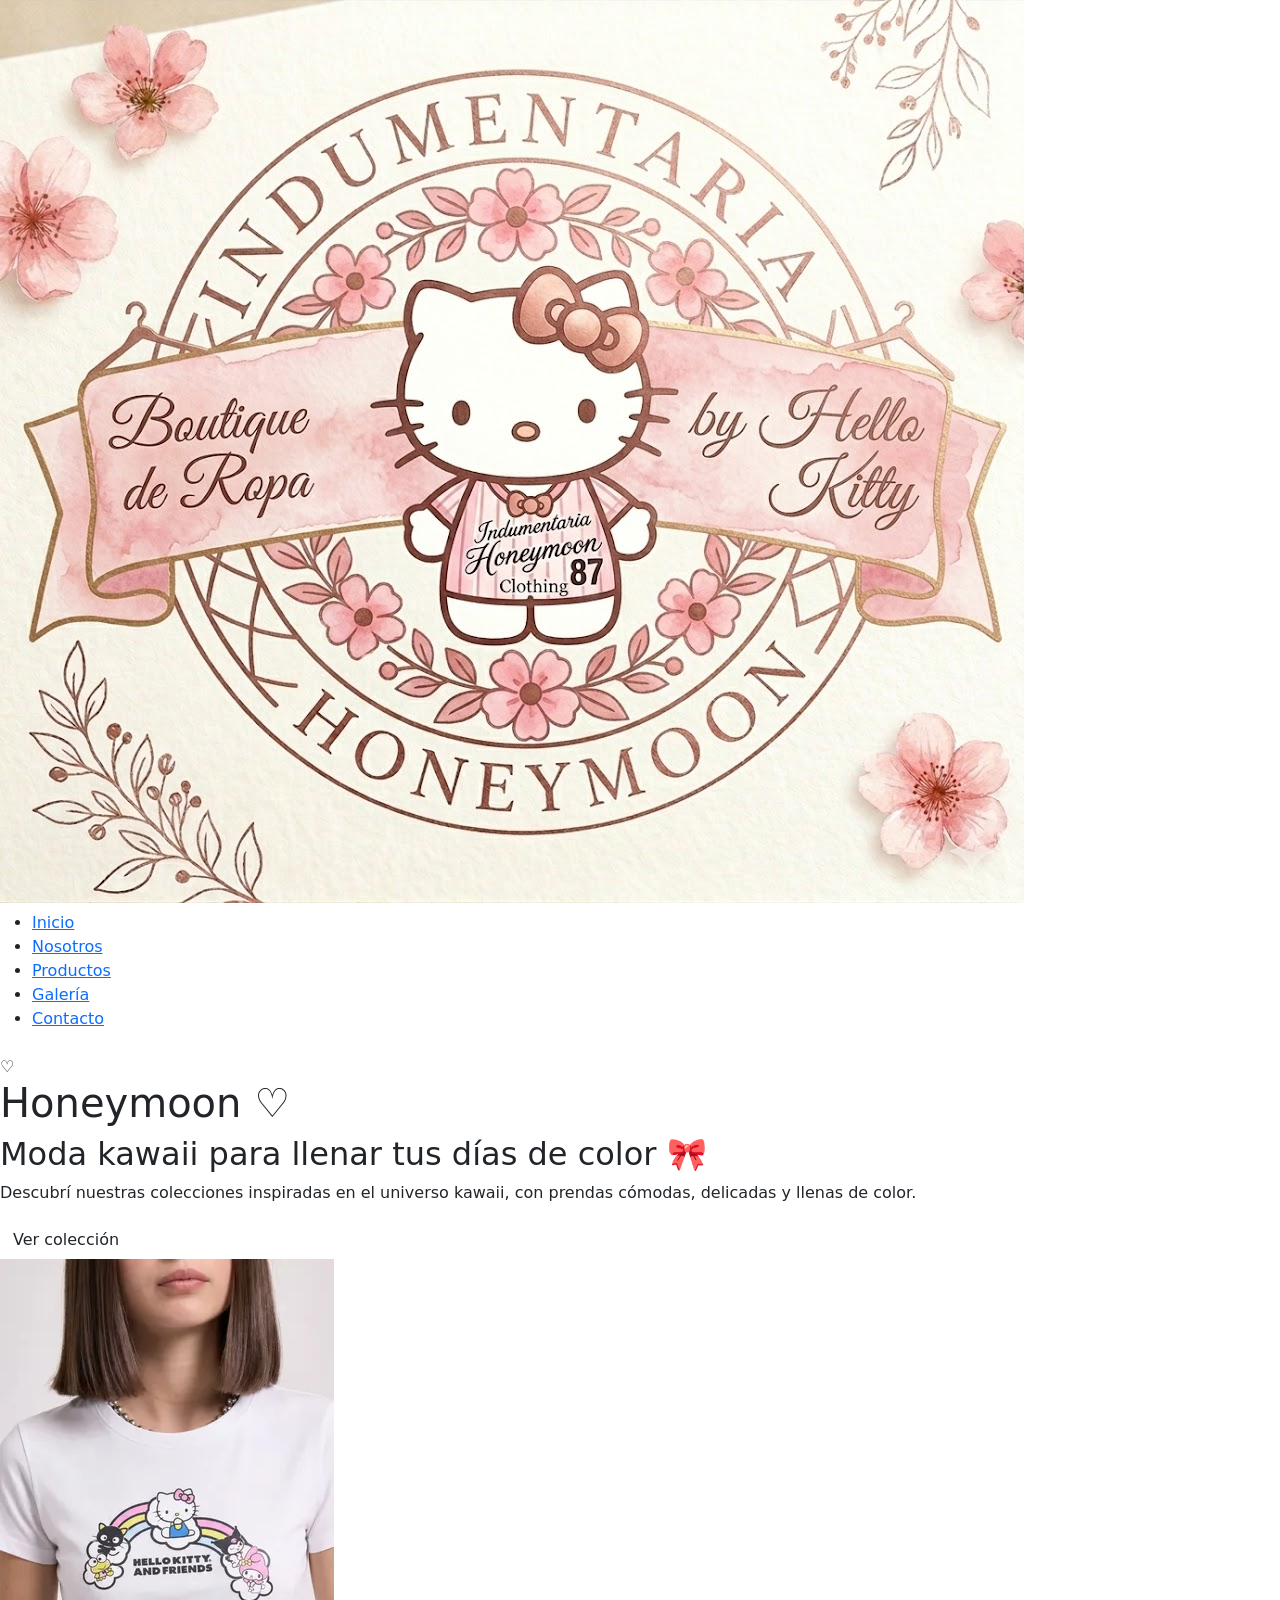
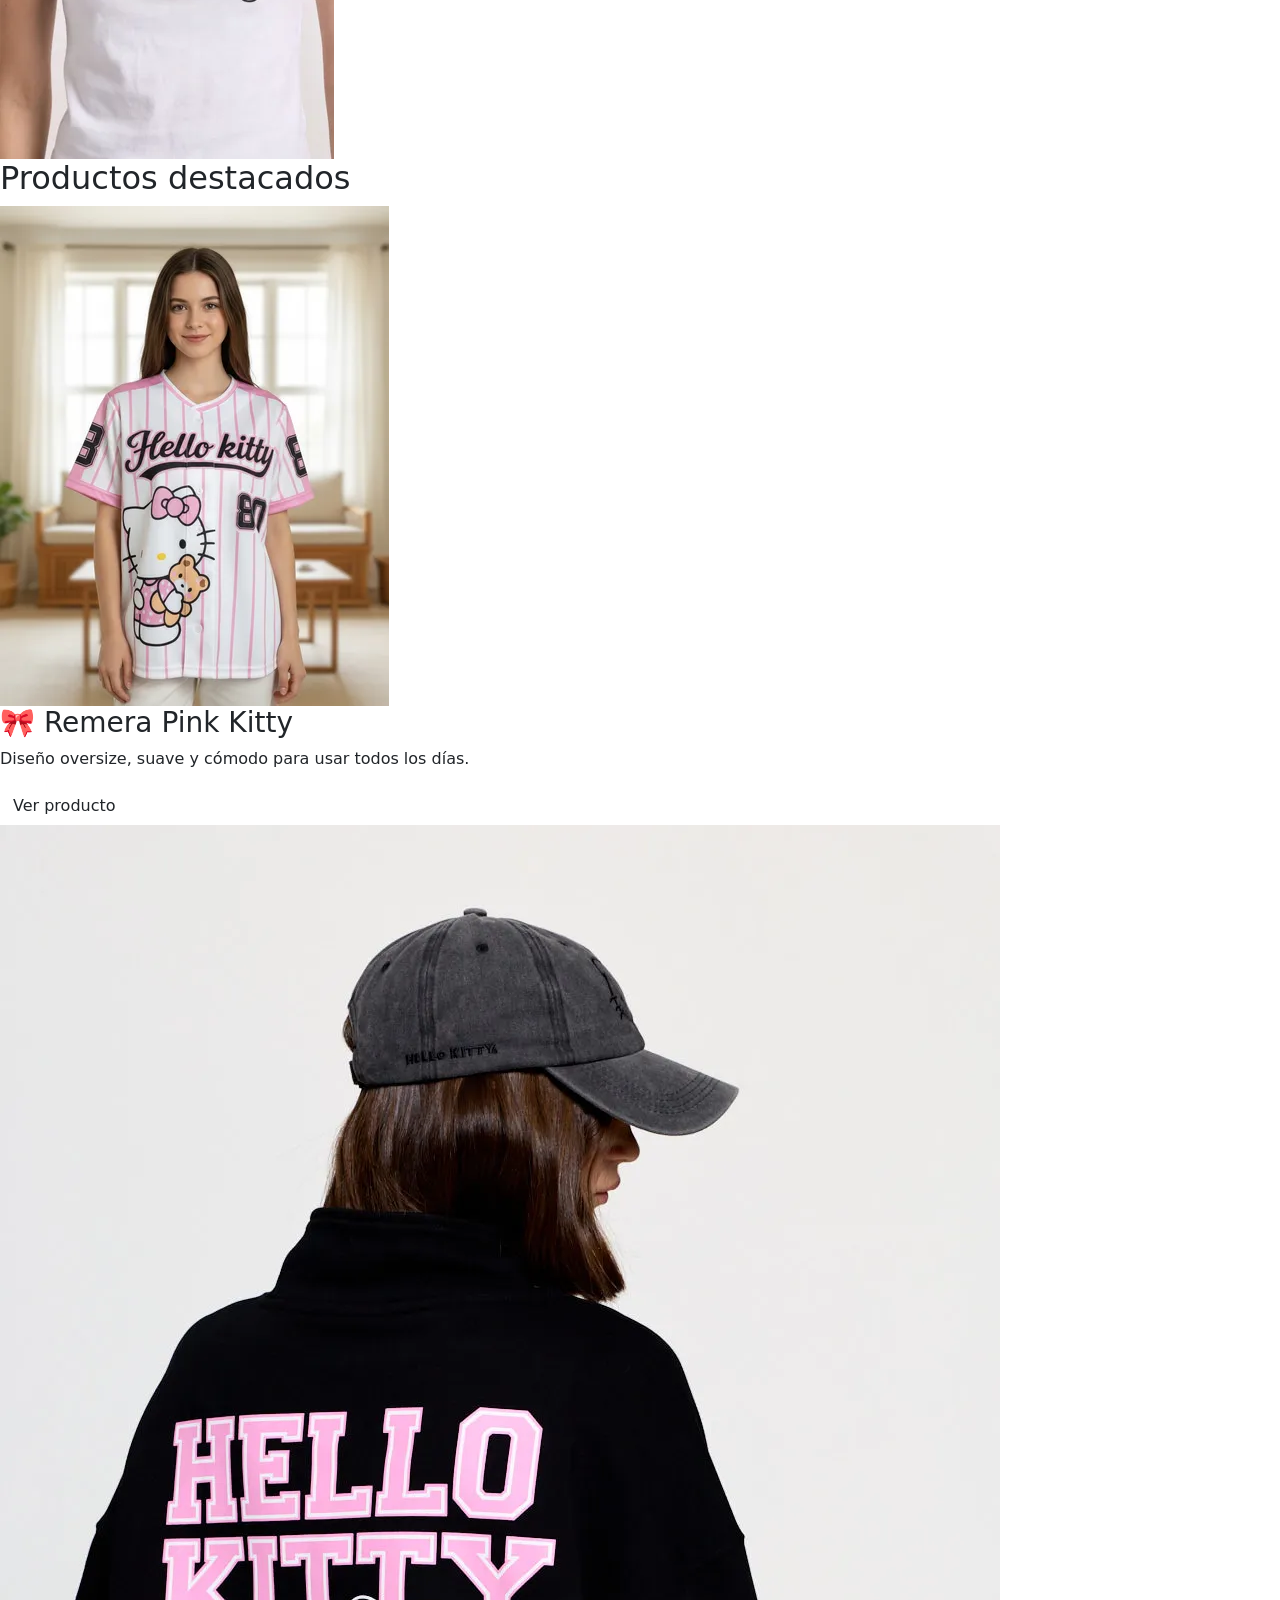
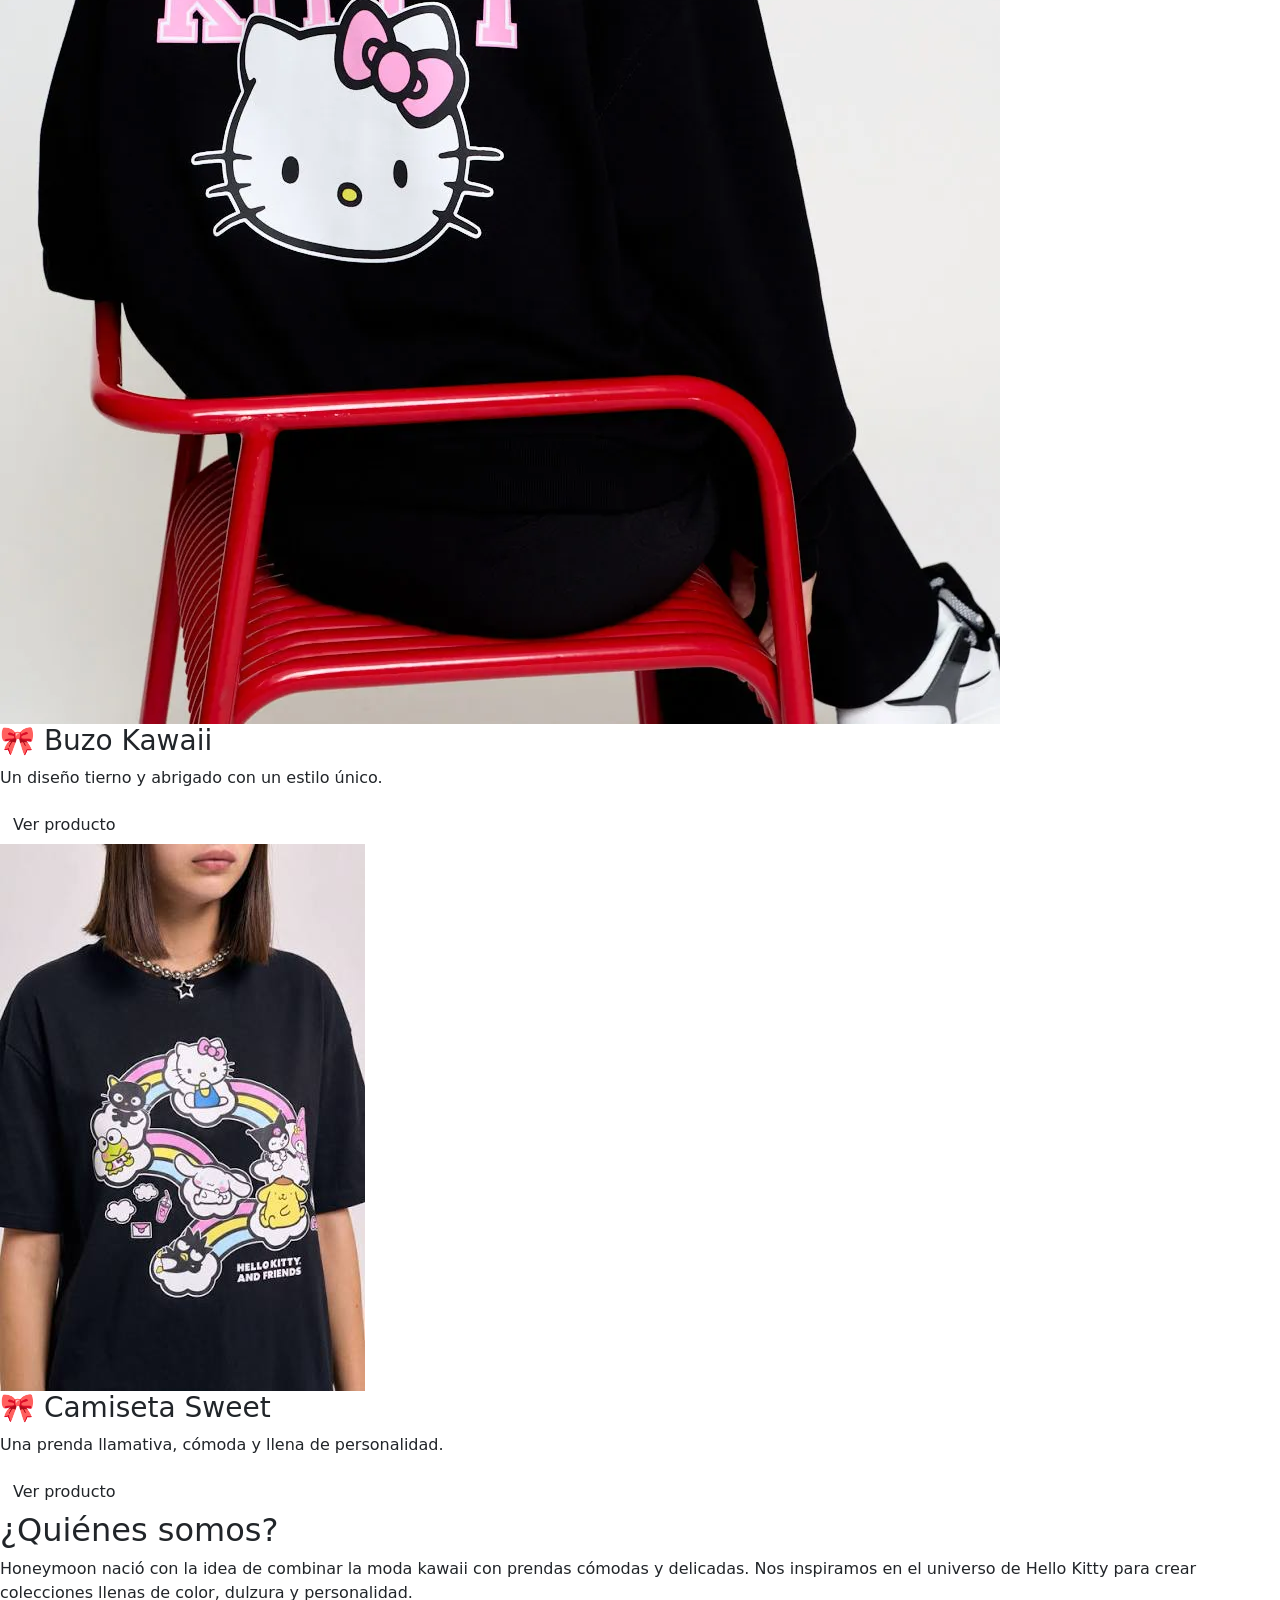
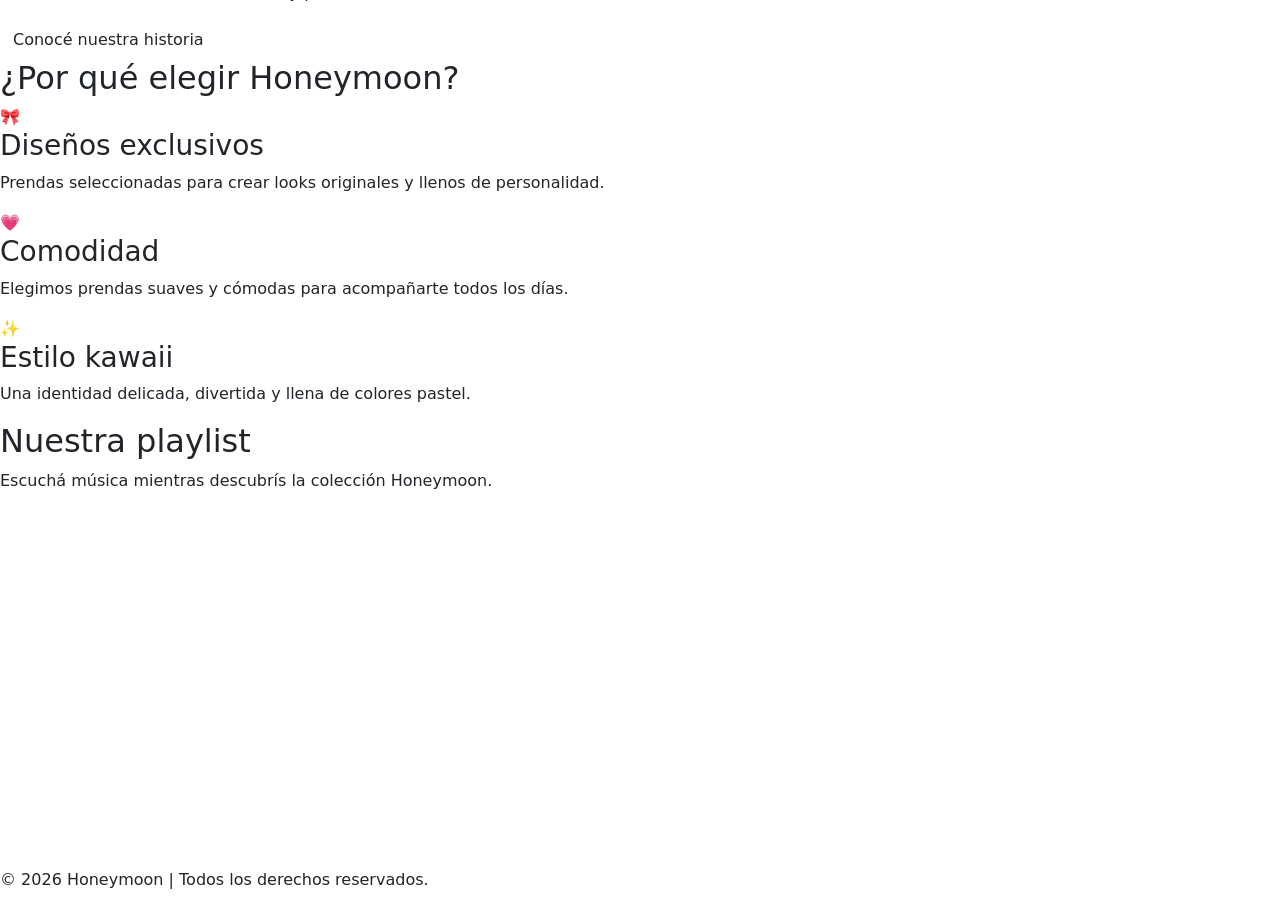
==== page/index.html @ 91ff9319 "Primer commit - Proyecto Honeymoon" ====
<!DOCTYPE html>
<html lang="es">

<head>
    <meta charset="UTF-8">

    <meta name="viewport"
        content="width=device-width, initial-scale=1.0">

    <meta name="description"
        content="Honeymoon es una marca de moda kawaii con prendas y accesorios inspirados en el universo de Hello Kitty.">

    <meta name="keywords"
        content="Honeymoon, ropa kawaii, Hello Kitty, moda rosa, remeras, buzos, pijamas">

    <meta name="author"
        content="Florencia Bagnis">

    <title>Honeymoon | Moda kawaii</title>

    <link rel="preconnect"
        href="https://fonts.googleapis.com">

    <link rel="preconnect"
        href="https://fonts.gstatic.com"
        crossorigin>

    <link
        href="https://fonts.googleapis.com/css2?family=Poppins:wght@300;400;600;700&display=swap"
        rel="stylesheet">

    <link
        href="https://cdn.jsdelivr.net/npm/bootstrap@5.3.7/dist/css/bootstrap.min.css"
        rel="stylesheet">

    <link rel="stylesheet"
        href="./scss/style.css">
</head>

<body>

    <header class="header">

        <div class="logo">

            <a href="index.html"
                aria-label="Ir a la página de inicio">

                <img src="./img/logo.png"
                    alt="Logo de Honeymoon">

            </a>

        </div>

        <nav class="navbar"
            aria-label="Navegación principal">

            <ul>

                <li>
                    <a href="index.html">
                        Inicio
                    </a>
                </li>

                <li>
                    <a href="nosotros.html">
                        Nosotros
                    </a>
                </li>

                <li>
                    <a href="productos.html">
                        Productos
                    </a>
                </li>

                <li>
                    <a href="galeria.html">
                        Galería
                    </a>
                </li>

                <li>
                    <a href="contacto.html">
                        Contacto
                    </a>
                </li>

            </ul>

        </nav>

    </header>

    <main>

        <section class="hero">

            <div class="hero-contenido">

                <span class="decoracion">
                    ♡
                </span>

                <h1>
                    Honeymoon ♡
                </h1>

                <h2>
                    Moda kawaii para llenar tus días de color 🎀
                </h2>

                <p>
                    Descubrí nuestras colecciones inspiradas en el universo
                    kawaii, con prendas cómodas, delicadas y llenas de color.
                </p>

                <a href="productos.html"
                    class="btn">

                    Ver colección

                </a>

            </div>

            <div class="hero-imagen">

                <img src="./img/Remera1.webp"
                    alt="Modelo utilizando una remera blanca inspirada en Hello Kitty">

            </div>

        </section>

        <section class="productos-destacados">

            <h2>
                Productos destacados
            </h2>

            <div class="contenedor-productos">

                <article class="tarjeta-producto">

                    <img src="./img/imagen.webp"
                        alt="Remera rosa inspirada en Hello Kitty"
                        loading="lazy">

                    <h3>
                        🎀 Remera Pink Kitty
                    </h3>

                    <p>
                        Diseño oversize, suave y cómodo para usar todos los días.
                    </p>

                    <a href="productos.html"
                        class="btn">

                        Ver producto

                    </a>

                </article>

                <article class="tarjeta-producto">

                    <img src="./img/Buzo1.webp"
                        alt="Buzo negro de estilo kawaii"
                        loading="lazy">

                    <h3>
                        🎀 Buzo Kawaii
                    </h3>

                    <p>
                        Un diseño tierno y abrigado con un estilo único.
                    </p>

                    <a href="productos.html"
                        class="btn">

                        Ver producto

                    </a>

                </article>

                <article class="tarjeta-producto">

                    <img src="./img/Remera2.jfif"
                        alt="Camiseta negra inspirada en Hello Kitty"
                        loading="lazy">

                    <h3>
                        🎀 Camiseta Sweet
                    </h3>

                    <p>
                        Una prenda llamativa, cómoda y llena de personalidad.
                    </p>

                    <a href="productos.html"
                        class="btn">

                        Ver producto

                    </a>

                </article>

            </div>

        </section>

        <section class="inicio-nosotros">

            <div class="contenido-nosotros">

                <h2>
                    ¿Quiénes somos?
                </h2>

                <p>
                    Honeymoon nació con la idea de combinar la moda kawaii
                    con prendas cómodas y delicadas. Nos inspiramos en el
                    universo de Hello Kitty para crear colecciones llenas
                    de color, dulzura y personalidad.
                </p>

                <a href="nosotros.html"
                    class="btn">

                    Conocé nuestra historia

                </a>

            </div>

        </section>

        <section class="beneficios">

            <h2>
                ¿Por qué elegir Honeymoon?
            </h2>

            <div class="contenedor-beneficios">

                <article class="beneficio">

                    <span aria-hidden="true">
                        🎀
                    </span>

                    <h3>
                        Diseños exclusivos
                    </h3>

                    <p>
                        Prendas seleccionadas para crear looks originales
                        y llenos de personalidad.
                    </p>

                </article>

                <article class="beneficio">

                    <span aria-hidden="true">
                        💗
                    </span>

                    <h3>
                        Comodidad
                    </h3>

                    <p>
                        Elegimos prendas suaves y cómodas para acompañarte
                        todos los días.
                    </p>

                </article>

                <article class="beneficio">

                    <span aria-hidden="true">
                        ✨
                    </span>

                    <h3>
                        Estilo kawaii
                    </h3>

                    <p>
                        Una identidad delicada, divertida y llena de colores
                        pastel.
                    </p>

                </article>

            </div>

        </section>

        <section class="spotify">

            <div class="spotify-contenido">

                <h2>
                    Nuestra playlist
                </h2>

                <p>
                    Escuchá música mientras descubrís la colección Honeymoon.
                </p>

                <iframe
                    src="https://open.spotify.com/embed/playlist/37i9dQZF1DX4uPi2roRUwU"
                    width="100%"
                    height="352"
                    allowfullscreen
                    allow="autoplay; clipboard-write; encrypted-media; fullscreen; picture-in-picture"
                    loading="lazy"
                    title="Playlist de Spotify de Honeymoon">
                </iframe>

            </div>

        </section>

    </main>

    <footer>

        <p>
            © 2026 Honeymoon | Todos los derechos reservados.
        </p>

    </footer>

    <script
        src="https://cdn.jsdelivr.net/npm/bootstrap@5.3.7/dist/js/bootstrap.bundle.min.js">
    </script>

</body>

</html>
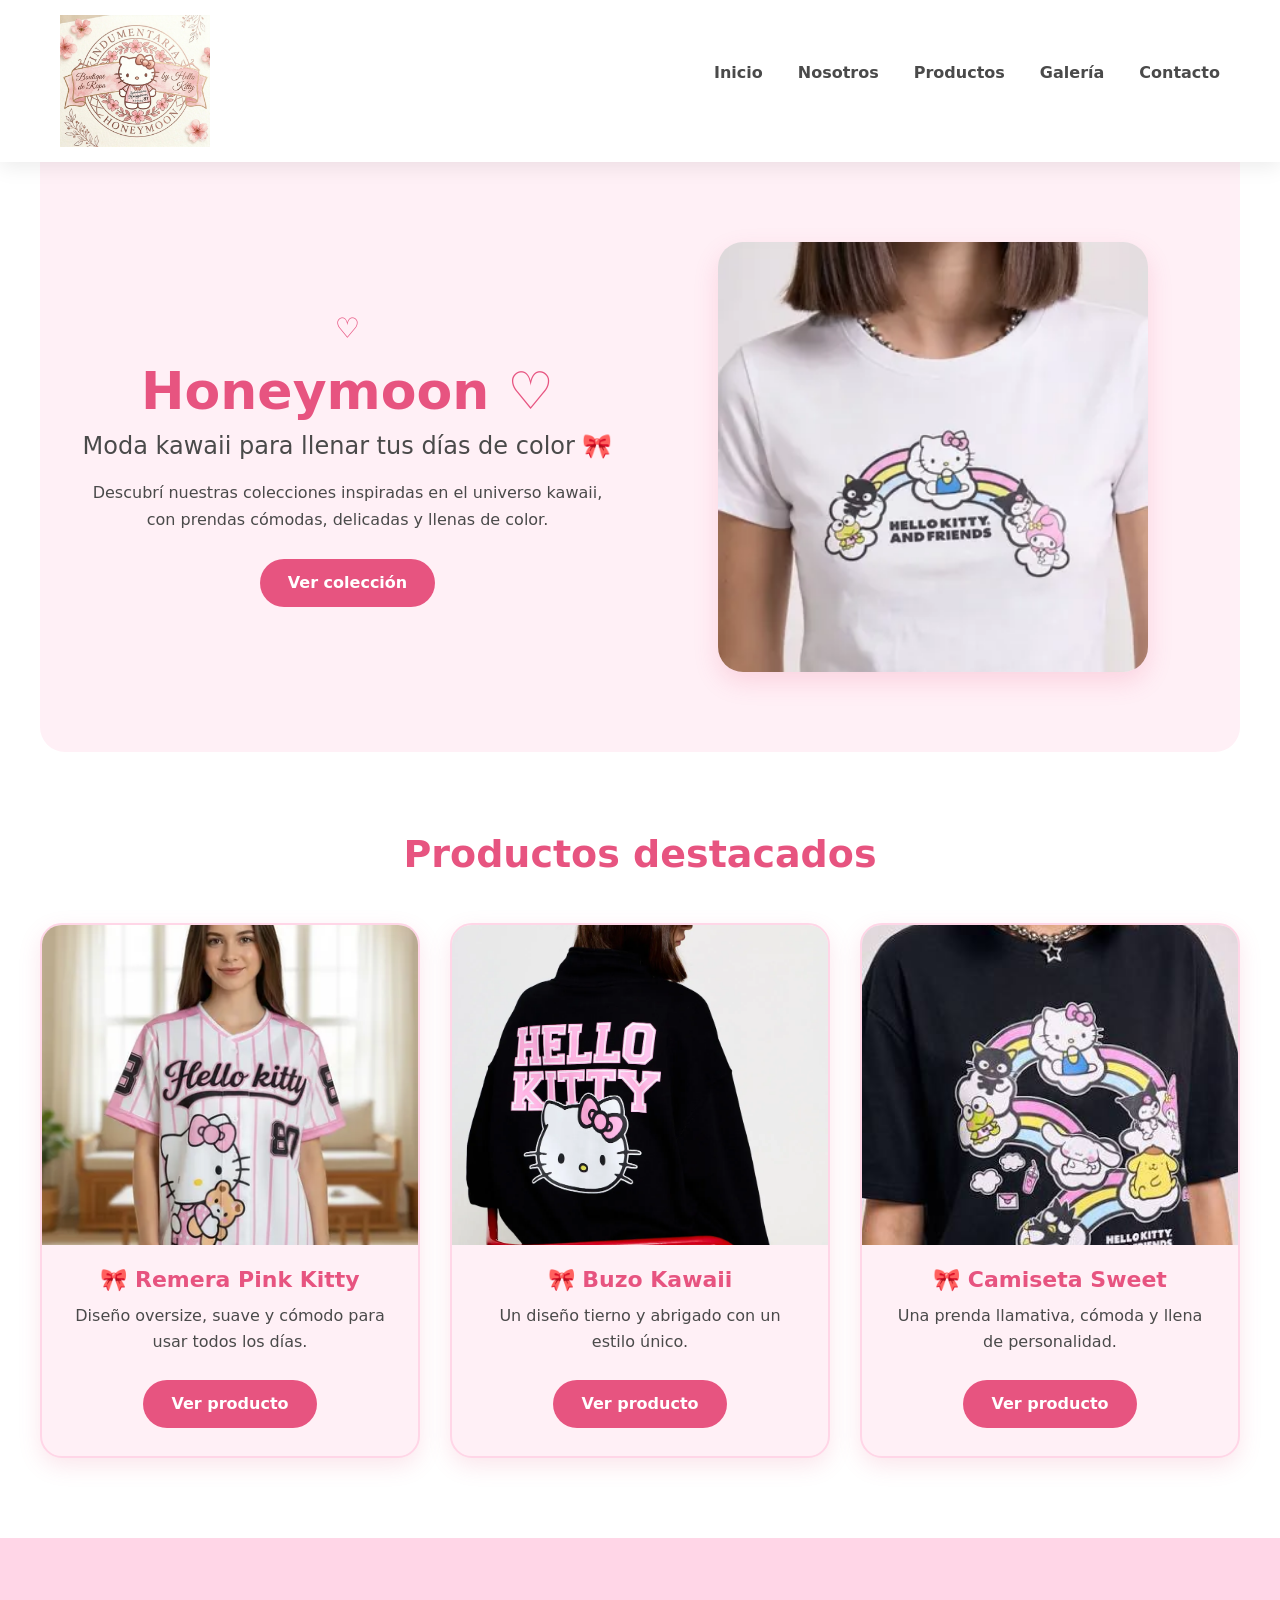
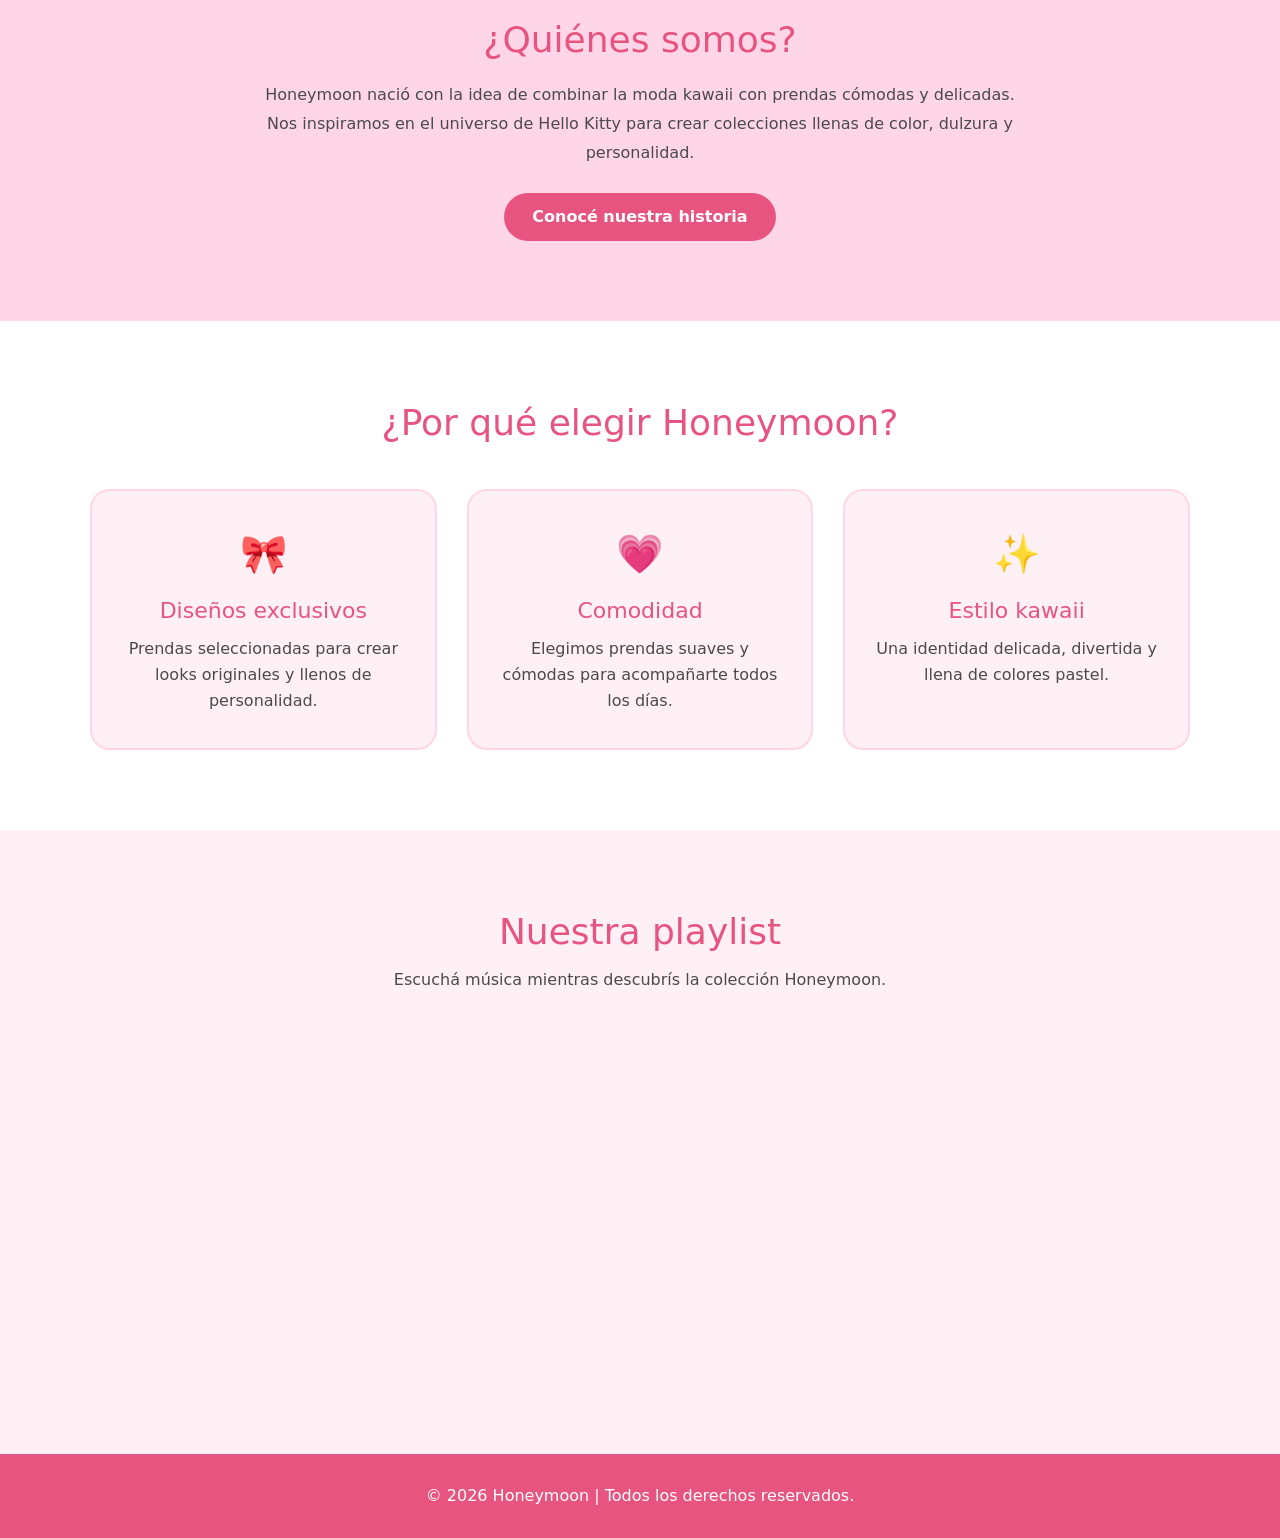
==== commit c330769b: "Update index.html" ====
--- a/page/index.html
+++ b/page/index.html
@@ -2,6 +2,7 @@
 <html lang="es">
 
 <head>
+    <link rel="icon" type="image/svg+xml" href="data:image/svg+xml,<svg xmlns='http://www.w3.org/2000/svg' viewBox='0 0 100 100'><path d='M 23 40 C 12 24, 18 10, 33 18 C 43 15, 57 15, 67 18 C 82 10, 88 24, 77 40 C 93 50, 93 74, 75 85 C 63 91, 37 91, 25 85 C 7 74, 7 50, 23 40 Z' fill='%23ffffff' stroke='%232a2a2a' stroke-width='4.5' stroke-linejoin='round'/><ellipse cx='23' cy='65' rx='7.5' ry='4.5' fill='%23ff80ab' opacity='0.6'/><ellipse cx='77' cy='65' rx='7.5' ry='4.5' fill='%23ff80ab' opacity='0.6'/><path d='M 8 54 Q 16 56 23 56' stroke='%232a2a2a' stroke-width='3.5' stroke-linecap='round' fill='none'/><path d='M 7 64 Q 15 64 23 64' stroke='%232a2a2a' stroke-width='3.5' stroke-linecap='round' fill='none'/><path d='M 9 74 Q 17 72 24 71' stroke='%232a2a2a' stroke-width='3.5' stroke-linecap='round' fill='none'/><path d='M 92 54 Q 84 56 77 56' stroke='%232a2a2a' stroke-width='3.5' stroke-linecap='round' fill='none'/><path d='M 93 64 Q 85 64 77 64' stroke='%232a2a2a' stroke-width='3.5' stroke-linecap='round' fill='none'/><path d='M 91 74 Q 83 72 76 71' stroke='%232a2a2a' stroke-width='3.5' stroke-linecap='round' fill='none'/><path d='M 28 27 C 12 16, 8 36, 26 34 Z' fill='%23ff4081' stroke='%232a2a2a' stroke-width='3.5' stroke-linejoin='round'/><path d='M 32 25 C 48 14, 52 34, 34 32 Z' fill='%23ff4081' stroke='%232a2a2a' stroke-width='3.5' stroke-linejoin='round'/><circle cx='30' cy='29' r='6' fill='%23f50057' stroke='%232a2a2a' stroke-width='3.5'/><circle cx='28.5' cy='27.5' r='1.8' fill='%23ffffff' opacity='0.8'/></svg>">
     <meta charset="UTF-8">
 
     <meta name="viewport"
@@ -347,4 +348,4 @@
 
 </body>
 
-</html>+</html>
--- a/page/scss/style.css
+++ b/page/scss/style.css
@@ -0,0 +1,757 @@
+.producto {
+  border-radius: 20px;
+  border: 2px solid #FFD6E7;
+  box-shadow: 0 8px 20px rgba(231, 84, 128, 0.12);
+}
+
+.header {
+  background-color: white;
+  display: flex;
+  justify-content: space-between;
+  align-items: center;
+  padding: 15px 60px;
+  position: sticky;
+  top: 0;
+  z-index: 1000;
+  box-shadow: 0 5px 20px rgba(0, 0, 0, 0.08);
+}
+
+.logo img {
+  width: 150px;
+}
+
+.navbar ul {
+  display: flex;
+  list-style: none;
+  gap: 35px;
+}
+
+.navbar a {
+  text-decoration: none;
+  color: #4A4A4A;
+  font-weight: 600;
+  transition: 0.3s;
+}
+
+.navbar a:hover {
+  color: #E75480;
+}
+
+.hero {
+  display: grid;
+  grid-template-columns: repeat(2, 1fr);
+  align-items: center;
+  gap: 50px;
+  max-width: 1200px;
+  margin: 0 auto;
+  padding: 80px 40px;
+  background-color: #FFF0F6;
+  border-radius: 0 0 25px 25px;
+}
+.hero .hero-contenido {
+  text-align: center;
+}
+.hero .hero-contenido .decoracion {
+  display: inline-block;
+  margin-bottom: 10px;
+  color: #E75480;
+  font-size: 28px;
+}
+.hero .hero-contenido h1 {
+  margin-bottom: 10px;
+  color: #E75480;
+  font-size: 52px;
+  font-weight: 700;
+}
+.hero .hero-contenido h2 {
+  margin-bottom: 18px;
+  color: #4A4A4A;
+  font-size: 24px;
+}
+.hero .hero-contenido p {
+  max-width: 520px;
+  margin: 0 auto 25px;
+  color: #4A4A4A;
+  line-height: 1.7;
+}
+.hero .hero-imagen {
+  display: flex;
+  justify-content: center;
+}
+.hero .hero-imagen img {
+  display: block;
+  width: 100%;
+  max-width: 430px;
+  height: 430px;
+  -o-object-fit: cover;
+     object-fit: cover;
+  border-radius: 25px;
+  box-shadow: 0 10px 25px rgba(231, 84, 128, 0.18);
+}
+
+.btn {
+  display: inline-block;
+  padding: 12px 28px;
+  background-color: #E75480;
+  border: none;
+  border-radius: 25px;
+  color: #FFFFFF;
+  font-weight: 600;
+  text-decoration: none;
+  transition: transform 0.3s ease, background-color 0.3s ease;
+}
+.btn:hover {
+  background-color: #d94370;
+  color: #FFFFFF;
+  transform: scale(1.05);
+}
+
+.productos-destacados {
+  padding: 80px 20px;
+  background-color: #FFFFFF;
+}
+.productos-destacados > h2 {
+  margin-bottom: 45px;
+  color: #E75480;
+  font-size: 38px;
+  font-weight: 700;
+  text-align: center;
+}
+
+.contenedor-productos {
+  display: grid;
+  grid-template-columns: repeat(3, 1fr);
+  align-items: stretch;
+  gap: 30px;
+  width: 100%;
+  max-width: 1200px;
+  margin: 0 auto;
+}
+
+.tarjeta-producto {
+  display: flex;
+  flex-direction: column;
+  overflow: hidden;
+  width: 100%;
+  min-width: 0;
+  margin: 0;
+  background-color: #FFF0F6;
+  border: 2px solid #FFD6E7;
+  border-radius: 22px;
+  box-shadow: 0 8px 22px rgba(231, 84, 128, 0.15);
+  text-align: center;
+  transition: transform 0.3s ease, box-shadow 0.3s ease;
+}
+.tarjeta-producto img {
+  display: block;
+  width: 100%;
+  height: 320px;
+  margin: 0;
+  padding: 0;
+  -o-object-fit: cover;
+     object-fit: cover;
+  -o-object-position: center;
+     object-position: center;
+}
+.tarjeta-producto h3 {
+  margin: 22px 20px 10px;
+  color: #E75480;
+  font-size: 22px;
+  font-weight: 600;
+}
+.tarjeta-producto p {
+  min-height: 55px;
+  margin: 0;
+  padding: 0 25px;
+  color: #4A4A4A;
+  line-height: 1.6;
+}
+.tarjeta-producto .btn {
+  align-self: center;
+  margin: 22px 0 28px;
+}
+.tarjeta-producto:hover {
+  transform: translateY(-7px);
+  box-shadow: 0 14px 30px rgba(231, 84, 128, 0.25);
+}
+
+.inicio-nosotros {
+  padding: 80px 20px;
+  background-color: #FFD6E7;
+  text-align: center;
+}
+.inicio-nosotros .contenido-nosotros {
+  max-width: 760px;
+  margin: 0 auto;
+}
+.inicio-nosotros .contenido-nosotros h2 {
+  margin-bottom: 20px;
+  color: #E75480;
+  font-size: 36px;
+}
+.inicio-nosotros .contenido-nosotros p {
+  margin-bottom: 25px;
+  color: #4A4A4A;
+  line-height: 1.8;
+}
+
+.beneficios {
+  padding: 80px 20px;
+  background-color: #FFFFFF;
+}
+.beneficios > h2 {
+  margin-bottom: 45px;
+  color: #E75480;
+  font-size: 36px;
+  text-align: center;
+}
+
+.contenedor-beneficios {
+  display: grid;
+  grid-template-columns: repeat(3, 1fr);
+  gap: 30px;
+  max-width: 1100px;
+  margin: 0 auto;
+}
+
+.beneficio {
+  padding: 35px 25px;
+  background-color: #FFF0F6;
+  border: 2px solid #FFD6E7;
+  border-radius: 20px;
+  text-align: center;
+  transition: transform 0.3s ease;
+}
+.beneficio span {
+  display: block;
+  margin-bottom: 15px;
+  font-size: 38px;
+}
+.beneficio h3 {
+  margin-bottom: 12px;
+  color: #E75480;
+  font-size: 22px;
+}
+.beneficio p {
+  margin: 0;
+  color: #4A4A4A;
+  line-height: 1.6;
+}
+.beneficio:hover {
+  transform: translateY(-6px);
+}
+
+.spotify {
+  padding: 80px 20px;
+  background-color: #FFF0F6;
+}
+.spotify .spotify-contenido {
+  max-width: 900px;
+  margin: 0 auto;
+  text-align: center;
+}
+.spotify .spotify-contenido h2 {
+  margin-bottom: 15px;
+  color: #E75480;
+  font-size: 36px;
+}
+.spotify .spotify-contenido p {
+  margin-bottom: 30px;
+  color: #4A4A4A;
+}
+.spotify .spotify-contenido iframe {
+  display: block;
+  width: 100%;
+  border: none;
+  border-radius: 20px;
+}
+
+@media (max-width: 992px) {
+  .hero {
+    grid-template-columns: 1fr;
+    padding: 65px 30px;
+  }
+  .hero .hero-imagen img {
+    max-width: 500px;
+    height: 400px;
+  }
+  .contenedor-productos {
+    grid-template-columns: repeat(2, 1fr);
+  }
+  .contenedor-beneficios {
+    grid-template-columns: repeat(2, 1fr);
+  }
+}
+@media (max-width: 576px) {
+  .hero {
+    padding: 50px 20px;
+  }
+  .hero .hero-contenido h1 {
+    font-size: 38px;
+  }
+  .hero .hero-contenido h2 {
+    font-size: 20px;
+  }
+  .hero .hero-imagen img {
+    height: 320px;
+  }
+  .productos-destacados {
+    padding: 60px 20px;
+  }
+  .productos-destacados > h2 {
+    font-size: 30px;
+  }
+  .contenedor-productos {
+    grid-template-columns: 1fr;
+  }
+  .tarjeta-producto img {
+    height: 300px;
+  }
+  .contenedor-beneficios {
+    grid-template-columns: 1fr;
+  }
+  .inicio-nosotros,
+  .beneficios,
+  .spotify {
+    padding: 60px 20px;
+  }
+}
+.pagina-nosotros {
+  max-width: 1200px;
+  margin: 40px auto;
+  padding: 70px 30px;
+  display: grid;
+  grid-template-columns: 1fr 1fr;
+  align-items: center;
+  gap: 60px;
+  background-color: #FFF0F6;
+  border-radius: 30px;
+}
+
+.nosotros-texto .etiqueta {
+  display: inline-block;
+  margin-bottom: 15px;
+  padding: 8px 18px;
+  background-color: #FFD6E7;
+  color: #4A4A4A;
+  border-radius: 20px;
+  font-weight: 600;
+}
+.nosotros-texto h1 {
+  color: #E75480;
+  font-size: 48px;
+  margin-bottom: 25px;
+}
+.nosotros-texto p {
+  line-height: 1.8;
+  margin-bottom: 18px;
+}
+
+.nosotros-imagen img {
+  width: 100%;
+  max-height: 520px;
+  -o-object-fit: cover;
+     object-fit: cover;
+  border-radius: 25px;
+  box-shadow: 0 12px 30px rgba(231, 84, 128, 0.2);
+}
+
+.valores {
+  padding: 80px 20px;
+  text-align: center;
+  background-color: #FFFFFF;
+}
+.valores h2 {
+  color: #E75480;
+  font-size: 36px;
+  margin-bottom: 40px;
+}
+
+.valores-grid {
+  max-width: 1100px;
+  margin: 0 auto;
+  display: grid;
+  grid-template-columns: repeat(3, 1fr);
+  gap: 30px;
+}
+.valores-grid article {
+  padding: 35px 25px;
+  background-color: #FFF0F6;
+  border: 2px dashed #FFD6E7;
+  border-radius: 20px;
+  transition: 0.3s;
+}
+.valores-grid article h3 {
+  color: #E75480;
+  margin-bottom: 15px;
+}
+.valores-grid article p {
+  line-height: 1.6;
+}
+.valores-grid article:hover {
+  transform: translateY(-8px);
+}
+
+.encabezado-productos {
+  padding: 80px 20px 50px;
+  text-align: center;
+  background-color: #FFF0F6;
+}
+.encabezado-productos span {
+  display: inline-block;
+  margin-bottom: 15px;
+  padding: 8px 18px;
+  background-color: #FFD6E7;
+  border-radius: 20px;
+  color: #4A4A4A;
+  font-weight: 600;
+}
+.encabezado-productos h1 {
+  margin-bottom: 15px;
+  color: #E75480;
+  font-size: 48px;
+}
+.encabezado-productos p {
+  max-width: 650px;
+  margin: 0 auto;
+  color: #4A4A4A;
+  line-height: 1.7;
+}
+
+.catalogo-productos {
+  display: grid;
+  grid-template-columns: repeat(3, 1fr);
+  gap: 30px;
+  max-width: 1200px;
+  margin: 0 auto;
+  padding: 70px 20px;
+}
+
+.producto {
+  overflow: hidden;
+  background-color: #FFFFFF;
+  border: 2px solid #FFD6E7;
+  border-radius: 22px;
+  box-shadow: 0 8px 22px rgba(231, 84, 128, 0.15);
+  transition: transform 0.3s ease, box-shadow 0.3s ease;
+}
+.producto .producto .btn {
+  background-color: #E75480;
+  color: white;
+  border: none;
+  border-radius: 30px;
+  padding: 12px 30px;
+  font-weight: 600;
+  cursor: pointer;
+  transition: all 0.3s ease;
+}
+.producto .producto .btn:hover {
+  background-color: #d13f6c;
+  transform: scale(1.05);
+  box-shadow: 0 8px 18px rgba(231, 84, 128, 0.35);
+}
+.producto .producto .btn:active {
+  transform: scale(0.95);
+  box-shadow: 0 4px 10px rgba(231, 84, 128, 0.25);
+}
+.producto img {
+  display: block;
+  width: 100%;
+  height: 320px;
+  -o-object-fit: cover;
+     object-fit: cover;
+}
+.producto:hover {
+  transform: translateY(-8px);
+  box-shadow: 0 14px 30px rgba(231, 84, 128, 0.25);
+}
+
+.producto-info {
+  padding: 25px;
+  text-align: center;
+}
+.producto-info h2 {
+  margin-bottom: 12px;
+  color: #E75480;
+  font-size: 22px;
+}
+.producto-info p {
+  min-height: 50px;
+  margin-bottom: 0;
+  color: #4A4A4A;
+  line-height: 1.6;
+}
+.producto-info .precio {
+  display: block;
+  margin: 15px 0;
+  color: #4A4A4A;
+  font-size: 22px;
+  font-weight: 700;
+}
+.producto-info .btn {
+  padding: 10px 24px;
+  background-color: #E75480;
+  border: none;
+  border-radius: 25px;
+  color: #FFFFFF;
+  font-weight: 600;
+  text-decoration: none;
+  transition: transform 0.3s ease, background-color 0.3s ease;
+}
+.producto-info .btn:hover {
+  background-color: rgb(225.9784615385, 48.2215384615, 101.4276923077);
+  color: #FFFFFF;
+  transform: scale(1.05);
+}
+
+@media (max-width: 992px) {
+  .catalogo-productos {
+    grid-template-columns: repeat(2, 1fr);
+  }
+  .encabezado-productos h1 {
+    font-size: 40px;
+  }
+}
+@media (max-width: 576px) {
+  .encabezado-productos {
+    padding: 60px 20px 40px;
+  }
+  .encabezado-productos h1 {
+    font-size: 34px;
+  }
+  .catalogo-productos {
+    grid-template-columns: 1fr;
+    padding: 50px 20px;
+  }
+  .producto img {
+    height: 280px;
+  }
+}
+.encabezado-galeria {
+  padding: 80px 20px 50px;
+  text-align: center;
+  background-color: #FFF0F6;
+}
+.encabezado-galeria span {
+  display: inline-block;
+  margin-bottom: 15px;
+  padding: 8px 18px;
+  background-color: #FFD6E7;
+  border-radius: 20px;
+  color: #4A4A4A;
+  font-weight: 600;
+}
+.encabezado-galeria h1 {
+  margin-bottom: 15px;
+  color: #E75480;
+  font-size: 48px;
+}
+.encabezado-galeria p {
+  max-width: 650px;
+  margin: 0 auto;
+  color: #4A4A4A;
+  line-height: 1.7;
+}
+
+.galeria-grid {
+  display: grid;
+  grid-template-columns: repeat(3, 1fr);
+  gap: 30px;
+  max-width: 1200px;
+  margin: 0 auto;
+  padding: 70px 20px;
+}
+
+.galeria-item {
+  overflow: hidden;
+  margin: 0;
+  background-color: #FFFFFF;
+  border: 2px solid #FFD6E7;
+  border-radius: 22px;
+  box-shadow: 0 8px 22px rgba(231, 84, 128, 0.15);
+  transition: transform 0.3s ease, box-shadow 0.3s ease;
+}
+.galeria-item img {
+  display: block;
+  width: 100%;
+  height: 300px;
+  padding: 10px;
+  -o-object-fit: contain;
+     object-fit: contain;
+  background-color: #FFFFFF;
+  transition: transform 0.4s ease;
+}
+.galeria-item figcaption {
+  padding: 16px;
+  color: #E75480;
+  font-size: 18px;
+  font-weight: 600;
+  text-align: center;
+}
+.galeria-item:hover {
+  transform: translateY(-6px);
+  box-shadow: 0 14px 30px rgba(231, 84, 128, 0.25);
+}
+.galeria-item:hover img {
+  transform: scale(1.03);
+}
+
+@media (max-width: 992px) {
+  .galeria-grid {
+    grid-template-columns: repeat(2, 1fr);
+  }
+  .encabezado-galeria h1 {
+    font-size: 40px;
+  }
+}
+@media (max-width: 576px) {
+  .encabezado-galeria {
+    padding: 60px 20px 40px;
+  }
+  .encabezado-galeria h1 {
+    font-size: 34px;
+  }
+  .galeria-grid {
+    grid-template-columns: 1fr;
+    padding: 50px 20px;
+  }
+  .galeria-item img {
+    height: 280px;
+  }
+}
+.encabezado-contacto {
+  padding: 80px 20px 50px;
+  background-color: #FFF0F6;
+  text-align: center;
+}
+.encabezado-contacto span {
+  display: inline-block;
+  margin-bottom: 15px;
+  padding: 8px 18px;
+  background-color: #FFD6E7;
+  border-radius: 25px;
+  font-weight: 600;
+}
+.encabezado-contacto h1 {
+  color: #E75480;
+  font-size: 48px;
+  margin-bottom: 15px;
+}
+.encabezado-contacto p {
+  max-width: 650px;
+  margin: 0 auto;
+  line-height: 1.7;
+}
+
+.seccion-contacto {
+  max-width: 1200px;
+  margin: 0 auto;
+  padding: 70px 20px;
+  display: grid;
+  grid-template-columns: repeat(2, 1fr);
+  gap: 40px;
+}
+
+.informacion-contacto {
+  background: #FFF0F6;
+  padding: 35px;
+  border-radius: 20px;
+  border: 2px solid #FFD6E7;
+}
+.informacion-contacto h2 {
+  color: #E75480;
+  margin-bottom: 20px;
+}
+.informacion-contacto p {
+  line-height: 1.7;
+}
+
+.dato-contacto {
+  margin-top: 20px;
+}
+.dato-contacto h3 {
+  color: #E75480;
+  font-size: 20px;
+  margin-bottom: 8px;
+}
+
+.contenedor-formulario {
+  background: #FFFFFF;
+  padding: 35px;
+  border-radius: 20px;
+  border: 2px solid #FFD6E7;
+  box-shadow: 0 8px 20px rgba(231, 84, 128, 0.12);
+}
+
+.form-control,
+.form-select {
+  border: 2px solid #FFD6E7;
+}
+.form-control:focus,
+.form-select:focus {
+  border-color: #E75480;
+  box-shadow: 0 0 0 0.2rem rgba(231, 84, 128, 0.2);
+}
+
+.boton-enviar {
+  background-color: #E75480;
+  color: white;
+  border: none;
+  border-radius: 30px;
+  padding: 12px 30px;
+  font-weight: 600;
+  cursor: pointer;
+  transition: all 0.3s ease;
+}
+.boton-enviar:hover {
+  background-color: #d13f6c;
+  transform: scale(1.05);
+  box-shadow: 0 8px 18px rgba(231, 84, 128, 0.35);
+}
+.boton-enviar:active {
+  transform: scale(0.95);
+  box-shadow: 0 4px 10px rgba(231, 84, 128, 0.25);
+}
+.boton-enviar {
+  width: 100%;
+  padding: 12px;
+}
+
+@media (max-width: 768px) {
+  .seccion-contacto {
+    grid-template-columns: 1fr;
+  }
+}
+footer {
+  background-color: #E75480;
+  color: #FFFFFF;
+  text-align: center;
+  padding: 30px 20px;
+}
+footer p {
+  margin: 0;
+}
+
+@media (max-width: 768px) {
+  .header {
+    flex-direction: column;
+    padding: 20px;
+  }
+  .navbar ul {
+    flex-direction: column;
+    align-items: center;
+    padding: 0;
+    gap: 12px;
+  }
+  .pagina-nosotros {
+    grid-template-columns: 1fr;
+    margin: 20px;
+    padding: 40px 20px;
+  }
+  .nosotros-texto h1 {
+    font-size: 38px;
+  }
+  .valores-grid {
+    grid-template-columns: 1fr;
+  }
+}/*# sourceMappingURL=style.css.map */
